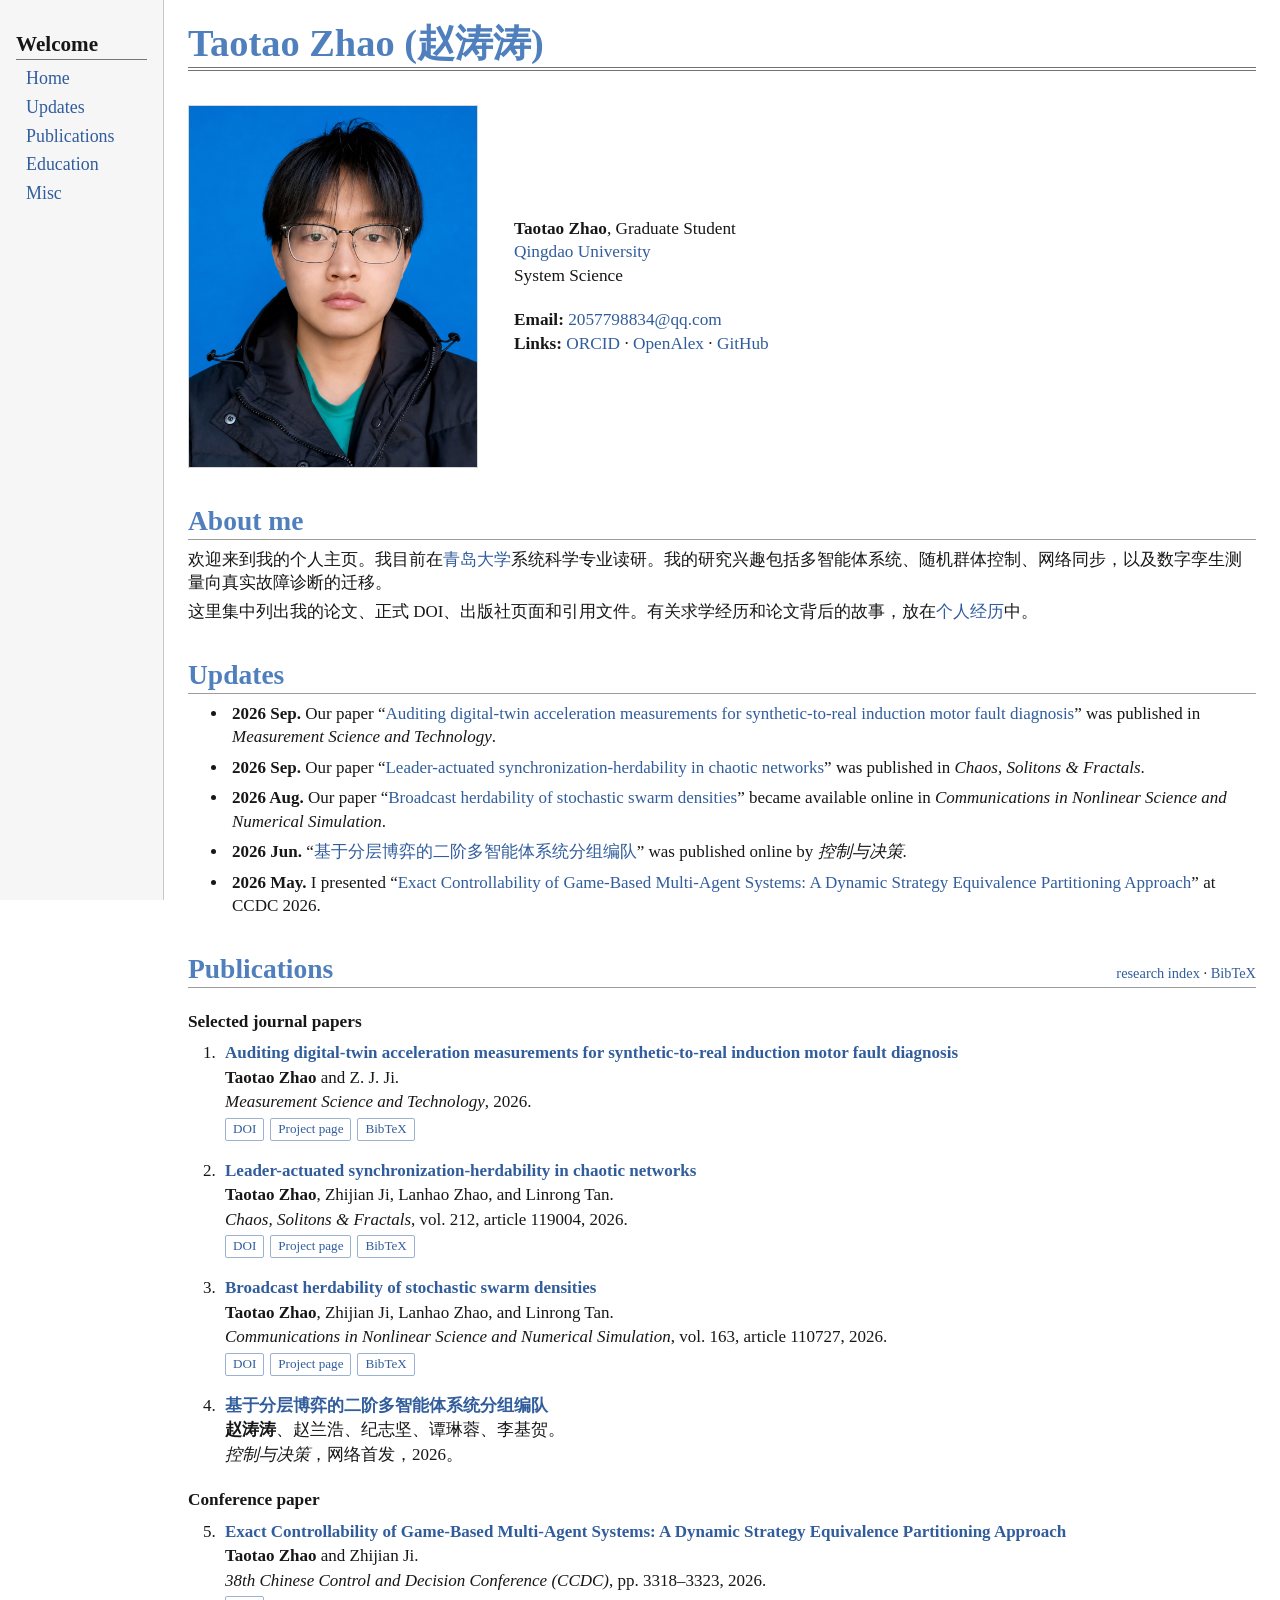
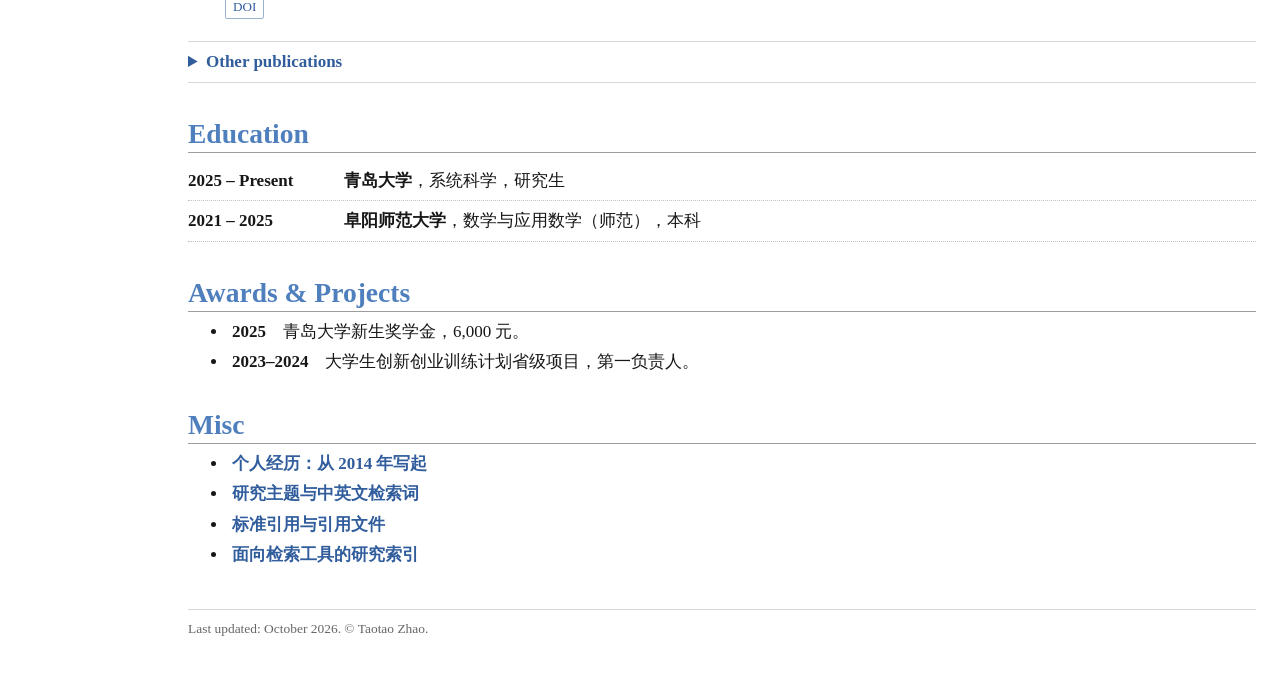
==== index.html @ 32779c82 "Fix profile photo layout" ====
<!doctype html>
<html lang="zh-CN">
  <head>
    <meta charset="utf-8" />
    <meta name="viewport" content="width=device-width, initial-scale=1" />
    <meta name="description" content="赵涛涛（Taotao Zhao）的学术主页。青岛大学系统科学研究生，研究方向包括多智能体系统、群体控制、网络同步、数字孪生与故障诊断。" />
    <meta name="author" content="赵涛涛, Taotao Zhao" />
    <meta name="robots" content="index, follow, max-snippet:-1, max-image-preview:large" />
    <meta name="keywords" content="赵涛涛, Taotao Zhao, Zhao Taotao, 青岛大学, Qingdao University, 系统科学, 多智能体系统, broadcast herdability, stochastic swarm control, synchronization-herdability, chaotic network synchronization, digital twin, induction motor fault diagnosis, 学术主页" />
    <meta property="og:type" content="profile" />
    <meta property="og:locale" content="zh_CN" />
    <meta property="og:title" content="赵涛涛 | Taotao Zhao" />
    <meta property="og:description" content="青岛大学系统科学研究生。研究多智能体系统、群体控制、网络同步、数字孪生与故障诊断。" />
    <meta property="og:url" content="https://zhaotaotao0215-lab.github.io/" />
    <meta property="og:image" content="https://zhaotaotao0215-lab.github.io/assets/avatar.png" />
    <meta name="twitter:card" content="summary" />
    <meta name="twitter:title" content="赵涛涛 | Taotao Zhao" />
    <meta name="twitter:description" content="赵涛涛的个人学术主页与论文索引。" />
    <meta name="twitter:image" content="https://zhaotaotao0215-lab.github.io/assets/avatar.png" />
    <link rel="canonical" href="https://zhaotaotao0215-lab.github.io/" />
    <link rel="author" href="https://orcid.org/0009-0008-2184-6554" />
    <link rel="alternate" type="application/atom+xml" href="research/feed.xml" title="Taotao Zhao research updates" />
    <link rel="alternate" type="application/json" href="research/publications.json" title="Publication metadata" />
    <link rel="alternate" type="application/x-bibtex" href="publications.bib" title="BibTeX bibliography" />
    <link rel="stylesheet" href="academic.css?v=20261006-2" />
    <title>赵涛涛 | Taotao Zhao</title>
    <script type="application/ld+json">
      {
        "@context": "https://schema.org",
        "@type": "Person",
        "@id": "https://zhaotaotao0215-lab.github.io/#person",
        "name": "Taotao Zhao",
        "alternateName": ["赵涛涛", "Zhao, Taotao", "T. Zhao"],
        "email": "mailto:2057798834@qq.com",
        "url": "https://zhaotaotao0215-lab.github.io/",
        "image": "https://zhaotaotao0215-lab.github.io/assets/avatar.png",
        "sameAs": [
          "https://orcid.org/0009-0008-2184-6554",
          "https://openalex.org/A5139276062",
          "https://github.com/zhaotaotao0215-lab"
        ],
        "affiliation": { "@type": "CollegeOrUniversity", "name": "Qingdao University", "alternateName": "青岛大学" },
        "alumniOf": { "@type": "CollegeOrUniversity", "name": "Fuyang Normal University", "alternateName": "阜阳师范大学" },
        "knowsAbout": [
          "multi-agent systems",
          "broadcast herdability",
          "stochastic swarm control",
          "synchronization-herdability",
          "chaotic network synchronization",
          "digital twins",
          "induction motor fault diagnosis"
        ],
        "subjectOf": [
          {
            "@type": "ScholarlyArticle",
            "@id": "https://doi.org/10.1088/1361-6501/aea0f5",
            "name": "Auditing digital-twin acceleration measurements for synthetic-to-real induction motor fault diagnosis",
            "url": "https://zhaotaotao0215-lab.github.io/research/digital-twin-induction-motor-fault-diagnosis/"
          },
          {
            "@type": "ScholarlyArticle",
            "@id": "https://doi.org/10.1016/j.chaos.2026.119004",
            "name": "Leader-actuated synchronization-herdability in chaotic networks",
            "url": "https://zhaotaotao0215-lab.github.io/research/leader-actuated-synchronization-herdability/"
          },
          {
            "@type": "ScholarlyArticle",
            "@id": "https://doi.org/10.1016/j.cnsns.2026.110727",
            "name": "Broadcast herdability of stochastic swarm densities",
            "url": "https://zhaotaotao0215-lab.github.io/research/broadcast-herdability-stochastic-swarms/"
          }
        ]
      }
    </script>
  </head>
  <body>
    <a class="skip-link" href="#main-content">跳到正文</a>

    <aside class="sidebar" aria-label="站点导航">
      <div class="sidebar-inner">
        <strong class="sidebar-title">Welcome</strong>
        <nav>
          <a href="#home">Home</a>
          <a href="#updates">Updates</a>
          <a href="#publications">Publications</a>
          <a href="#education">Education</a>
          <a href="#misc">Misc</a>
        </nav>
      </div>
    </aside>

    <main id="main-content" class="page-shell">
      <header id="home" class="page-header">
        <h1>Taotao Zhao <span>(赵涛涛)</span></h1>
      </header>

      <section class="profile" aria-label="个人信息">
        <div class="profile-photo-frame">
          <img class="profile-photo" src="assets/avatar.png" alt="赵涛涛的照片" width="640" height="640" fetchpriority="high" />
        </div>
        <div class="profile-details">
          <p><strong>Taotao Zhao</strong>, Graduate Student</p>
          <p><a href="https://www.qdu.edu.cn/" target="_blank" rel="noopener noreferrer">Qingdao University</a></p>
          <p>System Science</p>
          <div class="profile-contact">
            <p><strong>Email:</strong> <a href="mailto:2057798834@qq.com">2057798834@qq.com</a></p>
            <p>
              <strong>Links:</strong>
              <a href="https://orcid.org/0009-0008-2184-6554" target="_blank" rel="me noopener noreferrer">ORCID</a>
              · <a href="https://openalex.org/A5139276062" target="_blank" rel="noopener noreferrer">OpenAlex</a>
              · <a href="https://github.com/zhaotaotao0215-lab" target="_blank" rel="noopener noreferrer">GitHub</a>
            </p>
          </div>
        </div>
      </section>

      <section class="content-section" aria-labelledby="about-title">
        <h2 id="about-title">About me</h2>
        <p>
          欢迎来到我的个人主页。我目前在<a href="https://www.qdu.edu.cn/" target="_blank" rel="noopener noreferrer">青岛大学</a>系统科学专业读研。我的研究兴趣包括多智能体系统、随机群体控制、网络同步，以及数字孪生测量向真实故障诊断的迁移。
        </p>
        <p>
          这里集中列出我的论文、正式 DOI、出版社页面和引用文件。有关求学经历和论文背后的故事，放在<a href="story.html">个人经历</a>中。
        </p>
      </section>

      <section id="updates" class="content-section" aria-labelledby="updates-title">
        <h2 id="updates-title">Updates</h2>
        <ul class="updates-list">
          <li><strong>2026 Sep.</strong> Our paper “<a href="https://doi.org/10.1088/1361-6501/aea0f5" target="_blank" rel="noopener noreferrer">Auditing digital-twin acceleration measurements for synthetic-to-real induction motor fault diagnosis</a>” was published in <em>Measurement Science and Technology</em>.</li>
          <li><strong>2026 Sep.</strong> Our paper “<a href="https://doi.org/10.1016/j.chaos.2026.119004" target="_blank" rel="noopener noreferrer">Leader-actuated synchronization-herdability in chaotic networks</a>” was published in <em>Chaos, Solitons &amp; Fractals</em>.</li>
          <li><strong>2026 Aug.</strong> Our paper “<a href="https://doi.org/10.1016/j.cnsns.2026.110727" target="_blank" rel="noopener noreferrer">Broadcast herdability of stochastic swarm densities</a>” became available online in <em>Communications in Nonlinear Science and Numerical Simulation</em>.</li>
          <li><strong>2026 Jun.</strong> “<a href="https://kzyjc.alljournals.cn/kzyjc/article/abstract/2026-0290" target="_blank" rel="noopener noreferrer">基于分层博弈的二阶多智能体系统分组编队</a>” was published online by <em>控制与决策</em>.</li>
          <li><strong>2026 May.</strong> I presented “<a href="https://doi.org/10.1109/CCDC69976.2026.11560355" target="_blank" rel="noopener noreferrer">Exact Controllability of Game-Based Multi-Agent Systems: A Dynamic Strategy Equivalence Partitioning Approach</a>” at CCDC 2026.</li>
        </ul>
      </section>

      <section id="publications" class="content-section" aria-labelledby="publications-title">
        <div class="section-heading-row">
          <h2 id="publications-title">Publications</h2>
          <span><a href="research/">research index</a> · <a href="publications.bib">BibTeX</a></span>
        </div>

        <h3>Selected journal papers</h3>
        <ol class="publication-list">
          <li>
            <p class="publication-title"><a href="https://doi.org/10.1088/1361-6501/aea0f5" target="_blank" rel="noopener noreferrer">Auditing digital-twin acceleration measurements for synthetic-to-real induction motor fault diagnosis</a></p>
            <p><strong>Taotao Zhao</strong> and Z. J. Ji.</p>
            <p><em>Measurement Science and Technology</em>, 2026.</p>
            <p class="publication-links"><a href="https://doi.org/10.1088/1361-6501/aea0f5">DOI</a><a href="research/digital-twin-induction-motor-fault-diagnosis/">Project page</a><a href="research/digital-twin-induction-motor-fault-diagnosis/citation.bib">BibTeX</a></p>
          </li>
          <li>
            <p class="publication-title"><a href="https://doi.org/10.1016/j.chaos.2026.119004" target="_blank" rel="noopener noreferrer">Leader-actuated synchronization-herdability in chaotic networks</a></p>
            <p><strong>Taotao Zhao</strong>, Zhijian Ji, Lanhao Zhao, and Linrong Tan.</p>
            <p><em>Chaos, Solitons &amp; Fractals</em>, vol. 212, article 119004, 2026.</p>
            <p class="publication-links"><a href="https://doi.org/10.1016/j.chaos.2026.119004">DOI</a><a href="research/leader-actuated-synchronization-herdability/">Project page</a><a href="research/leader-actuated-synchronization-herdability/citation.bib">BibTeX</a></p>
          </li>
          <li>
            <p class="publication-title"><a href="https://doi.org/10.1016/j.cnsns.2026.110727" target="_blank" rel="noopener noreferrer">Broadcast herdability of stochastic swarm densities</a></p>
            <p><strong>Taotao Zhao</strong>, Zhijian Ji, Lanhao Zhao, and Linrong Tan.</p>
            <p><em>Communications in Nonlinear Science and Numerical Simulation</em>, vol. 163, article 110727, 2026.</p>
            <p class="publication-links"><a href="https://doi.org/10.1016/j.cnsns.2026.110727">DOI</a><a href="research/broadcast-herdability-stochastic-swarms/">Project page</a><a href="research/broadcast-herdability-stochastic-swarms/citation.bib">BibTeX</a></p>
          </li>
          <li>
            <p class="publication-title"><a href="https://kzyjc.alljournals.cn/kzyjc/article/abstract/2026-0290" target="_blank" rel="noopener noreferrer">基于分层博弈的二阶多智能体系统分组编队</a></p>
            <p><strong>赵涛涛</strong>、赵兰浩、纪志坚、谭琳蓉、李基贺。</p>
            <p><em>控制与决策</em>，网络首发，2026。</p>
          </li>
        </ol>

        <h3>Conference paper</h3>
        <ol class="publication-list" start="5">
          <li>
            <p class="publication-title"><a href="https://doi.org/10.1109/CCDC69976.2026.11560355" target="_blank" rel="noopener noreferrer">Exact Controllability of Game-Based Multi-Agent Systems: A Dynamic Strategy Equivalence Partitioning Approach</a></p>
            <p><strong>Taotao Zhao</strong> and Zhijian Ji.</p>
            <p><em>38th Chinese Control and Decision Conference (CCDC)</em>, pp. 3318–3323, 2026.</p>
            <p class="publication-links"><a href="https://doi.org/10.1109/CCDC69976.2026.11560355">DOI</a></p>
          </li>
        </ol>

        <details class="other-publications">
          <summary>Other publications</summary>
          <ol start="6">
            <li><a href="https://kns.cnki.net/kcms/detail/detail.aspx?filename=DNZS202603010&amp;dbcode=CJFQ&amp;dbname=CJFD2026" target="_blank" rel="noopener noreferrer">最大似然估计（MLE）和最大后验估计（MAP）在 ChatGPT 中的应用研究</a>，《电脑知识与技术》，2026。</li>
            <li><a href="https://kns.cnki.net/kcms/detail/detail.aspx?filename=JZSB202601018&amp;dbcode=CJFQ&amp;dbname=CJFD2026" target="_blank" rel="noopener noreferrer">基于最大后验概率估计在大语言模型中的应用研究</a>，《焦作师范高等专科学校学报》，2026。</li>
            <li><a href="https://qikan.cqvip.com/Qikan/Article/Detail?id=7111775255" target="_blank" rel="noopener noreferrer">二面体群 D3 的同构——从一个误解说起</a>，《红河学院学报》，第二作者，2024。</li>
          </ol>
        </details>
      </section>

      <section id="education" class="content-section" aria-labelledby="education-title">
        <h2 id="education-title">Education</h2>
        <dl class="timeline-list">
          <div><dt>2025 – Present</dt><dd><strong>青岛大学</strong>，系统科学，研究生</dd></div>
          <div><dt>2021 – 2025</dt><dd><strong>阜阳师范大学</strong>，数学与应用数学（师范），本科</dd></div>
        </dl>
      </section>

      <section class="content-section" aria-labelledby="awards-title">
        <h2 id="awards-title">Awards &amp; Projects</h2>
        <ul class="plain-list">
          <li><strong>2025</strong>　青岛大学新生奖学金，6,000 元。</li>
          <li><strong>2023–2024</strong>　大学生创新创业训练计划省级项目，第一负责人。</li>
        </ul>
      </section>

      <section id="misc" class="content-section" aria-labelledby="misc-title">
        <h2 id="misc-title">Misc</h2>
        <ul class="plain-list link-list">
          <li><a href="story.html">个人经历：从 2014 年写起</a></li>
          <li><a href="research/topics/">研究主题与中英文检索词</a></li>
          <li><a href="research/citations/">标准引用与引用文件</a></li>
          <li><a href="llms.txt">面向检索工具的研究索引</a></li>
        </ul>
      </section>

      <footer><p>Last updated: October 2026. © Taotao Zhao.</p></footer>
    </main>
  </body>
</html>
---- academic.css ----
:root {
  --ink: #171717;
  --blue: #315d9d;
  --blue-hover: #173f78;
  --line: #9c9c9c;
  --soft-line: #d7d7d7;
  --sidebar: #f6f6f6;
  --paper: #ffffff;
  --sidebar-width: 164px;
  color-scheme: light;
}

* {
  box-sizing: border-box;
}

html {
  scroll-behavior: smooth;
  scroll-padding-top: 24px;
}

body {
  margin: 0;
  min-width: 320px;
  background: var(--paper);
  color: var(--ink);
  font-family: Georgia, "Times New Roman", "Songti SC", SimSun, serif;
  font-size: 17px;
  line-height: 1.38;
  letter-spacing: 0;
  text-rendering: optimizeLegibility;
}

a {
  color: var(--blue);
  text-decoration: none;
}

a:hover,
a:focus-visible {
  color: var(--blue-hover);
  text-decoration: underline;
  text-underline-offset: 0.14em;
}

.skip-link {
  position: fixed;
  z-index: 10;
  top: 8px;
  left: 8px;
  padding: 7px 10px;
  background: #fff;
  border: 1px solid var(--ink);
  transform: translateY(-150%);
}

.skip-link:focus {
  transform: translateY(0);
}

.sidebar {
  position: fixed;
  inset: 0 auto 0 0;
  width: var(--sidebar-width);
  background: var(--sidebar);
  border-right: 1px solid #c8c8c8;
}

.sidebar-inner {
  padding: 32px 16px;
}

.sidebar-title {
  display: block;
  padding-bottom: 3px;
  border-bottom: 1px solid #777;
  font-size: 1.32rem;
  line-height: 1.15;
}

.sidebar nav {
  display: grid;
  gap: 4px;
  padding: 6px 10px;
}

.sidebar nav a {
  width: fit-content;
  font-size: 1.12rem;
}

.page-shell {
  width: min(calc(100% - var(--sidebar-width) - 48px), 1380px);
  margin-left: calc(var(--sidebar-width) + 24px);
  padding: 22px 0 50px;
}

.page-header {
  margin-bottom: 34px;
  border-bottom: 4px double #737373;
}

.page-header h1 {
  margin: 0 0 2px;
  color: #4f7fbd;
  font-size: clamp(2rem, 3vw, 2.65rem);
  line-height: 1.12;
}

.page-header h1 span {
  white-space: nowrap;
}

.profile {
  display: grid;
  grid-template-columns: minmax(220px, 290px) minmax(0, 680px);
  gap: 36px;
  align-items: center;
  max-width: 1040px;
  margin-bottom: 36px;
}

.profile-photo-frame {
  width: 100%;
  max-width: 290px;
  aspect-ratio: 4 / 5;
  overflow: hidden;
  background: #f4f4f4;
  border: 1px solid #d6d6d6;
}

.profile-photo {
  display: block;
  width: 100%;
  height: 100%;
  object-fit: cover;
  object-position: center;
}

.profile-details {
  font-size: 1.08rem;
}

.profile-details p {
  margin: 0;
}

.profile-contact {
  margin-top: 20px;
}

.content-section {
  margin-top: 34px;
  scroll-margin-top: 18px;
}

.content-section h2 {
  margin: 0 0 8px;
  padding-bottom: 2px;
  color: #4f7fbd;
  border-bottom: 1px solid var(--line);
  font-size: 1.72rem;
  line-height: 1.2;
}

.content-section h3 {
  margin: 22px 0 8px;
  font-size: 1.08rem;
}

.content-section > p {
  max-width: 1220px;
  margin: 6px 0;
}

.section-heading-row {
  display: flex;
  gap: 16px;
  align-items: baseline;
  justify-content: space-between;
  border-bottom: 1px solid var(--line);
}

.section-heading-row h2 {
  flex: 1;
  margin-bottom: 0;
  border-bottom: 0;
}

.section-heading-row span {
  white-space: nowrap;
  font-size: 0.9rem;
}

.updates-list,
.plain-list,
.other-publications ol {
  margin: 8px 0 0 1.4rem;
  padding-left: 1.1rem;
}

.updates-list li,
.plain-list li,
.other-publications li {
  margin: 7px 0;
  padding-left: 4px;
}

.publication-list {
  margin: 6px 0 0;
  padding-left: 2rem;
}

.publication-list li {
  margin: 0 0 18px;
  padding-left: 5px;
}

.publication-list p {
  margin: 1px 0;
}

.publication-title {
  font-weight: 700;
}

.publication-links {
  display: flex;
  flex-wrap: wrap;
  gap: 6px;
  margin-top: 4px !important;
}

.publication-links a {
  padding: 1px 7px 2px;
  border: 1px solid #9bb3d0;
  border-radius: 2px;
  font-size: 0.82rem;
}

.publication-links a:hover,
.publication-links a:focus-visible {
  background: #eef4fb;
  text-decoration: none;
}

.other-publications {
  margin-top: 22px;
  border-top: 1px solid var(--soft-line);
  border-bottom: 1px solid var(--soft-line);
}

.other-publications summary {
  width: fit-content;
  padding: 8px 0;
  color: var(--blue);
  cursor: pointer;
  font-weight: 700;
}

.other-publications[open] {
  padding-bottom: 8px;
}

.timeline-list {
  margin: 0;
}

.timeline-list > div {
  display: grid;
  grid-template-columns: 140px 1fr;
  gap: 16px;
  padding: 8px 0;
  border-bottom: 1px dotted #c1c1c1;
}

.timeline-list dt,
.timeline-list dd {
  margin: 0;
}

.timeline-list dt {
  font-weight: 700;
}

.link-list a {
  font-weight: 700;
}

footer {
  margin-top: 42px;
  padding-top: 10px;
  border-top: 1px solid var(--soft-line);
  color: #666;
  font-size: 0.84rem;
}

footer p {
  margin: 0;
}

@media (max-width: 840px) {
  :root {
    --sidebar-width: 0px;
  }

  .sidebar {
    position: static;
    width: 100%;
    border-right: 0;
    border-bottom: 1px solid #c8c8c8;
  }

  .sidebar-inner {
    display: flex;
    align-items: center;
    gap: 18px;
    padding: 12px 18px;
    overflow-x: auto;
  }

  .sidebar-title {
    flex: 0 0 auto;
    border-bottom: 0;
    font-size: 1.05rem;
  }

  .sidebar nav {
    display: flex;
    flex: 0 0 auto;
    gap: 16px;
    padding: 0;
  }

  .sidebar nav a {
    font-size: 0.95rem;
    white-space: nowrap;
  }

  .page-shell {
    width: auto;
    margin-left: 0;
    padding: 18px;
  }

  .profile {
    grid-template-columns: minmax(180px, 240px) minmax(0, 1fr);
    gap: 26px;
  }

  .profile-photo-frame {
    max-width: 240px;
  }
}

@media (max-width: 620px) {
  body {
    font-size: 16px;
  }

  .page-header {
    margin-bottom: 22px;
  }

  .profile {
    grid-template-columns: 1fr;
    gap: 18px;
  }

  .profile-photo-frame {
    max-width: 240px;
  }

  .profile-details {
    font-size: 1rem;
  }

  .section-heading-row {
    display: block;
    padding-bottom: 5px;
  }

  .section-heading-row span {
    display: block;
  }

  .timeline-list > div {
    grid-template-columns: 1fr;
    gap: 1px;
  }
}

@media print {
  .sidebar,
  .skip-link {
    display: none;
  }

  .page-shell {
    width: 100%;
    margin: 0;
    padding: 0;
  }

  a {
    color: #000;
  }
}
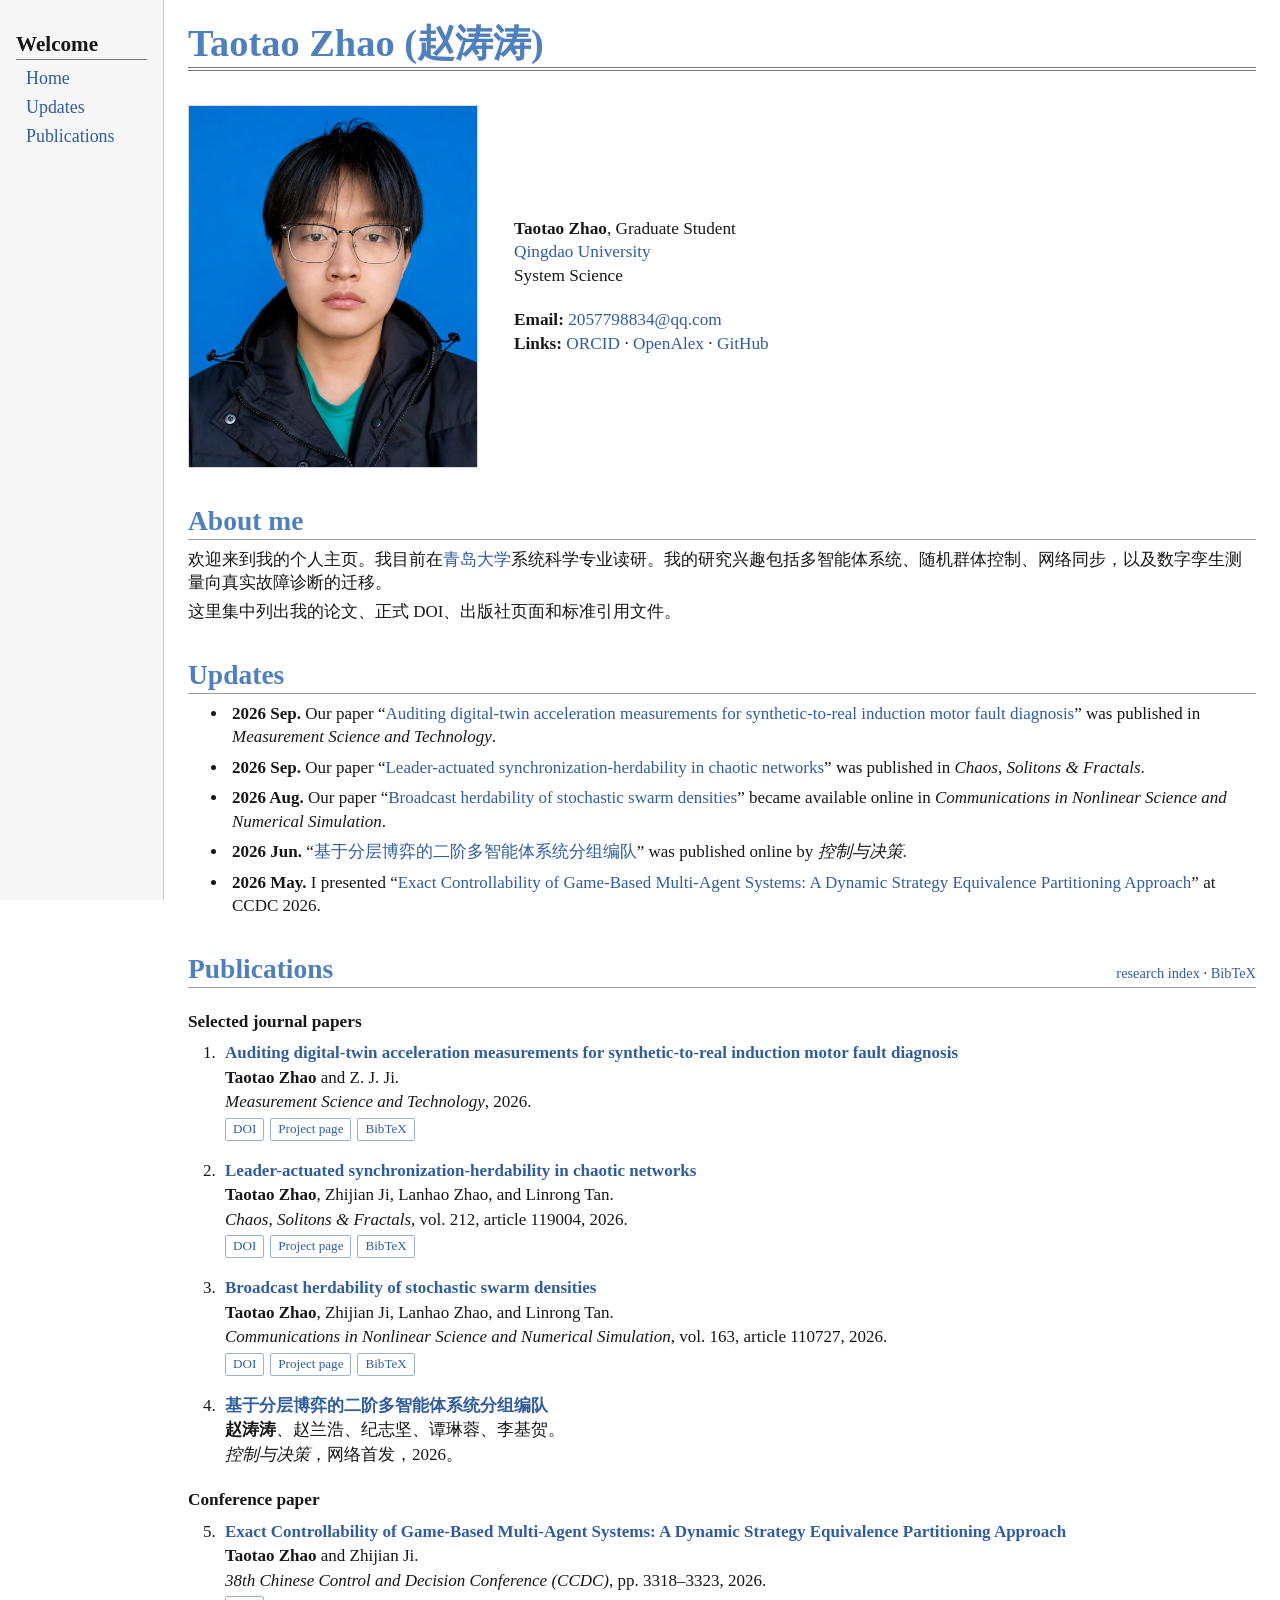
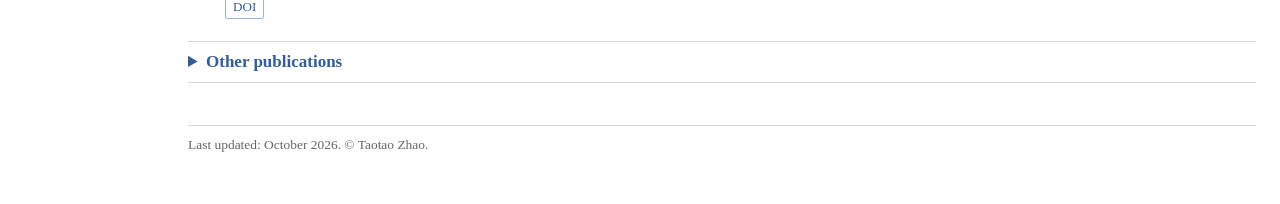
==== commit 305364b2: "Remove personal story from academic site" ====
--- a/index.html
+++ b/index.html
@@ -83,8 +83,6 @@
           <a href="#home">Home</a>
           <a href="#updates">Updates</a>
           <a href="#publications">Publications</a>
-          <a href="#education">Education</a>
-          <a href="#misc">Misc</a>
         </nav>
       </div>
     </aside>
@@ -120,7 +118,7 @@
           欢迎来到我的个人主页。我目前在<a href="https://www.qdu.edu.cn/" target="_blank" rel="noopener noreferrer">青岛大学</a>系统科学专业读研。我的研究兴趣包括多智能体系统、随机群体控制、网络同步，以及数字孪生测量向真实故障诊断的迁移。
         </p>
         <p>
-          这里集中列出我的论文、正式 DOI、出版社页面和引用文件。有关求学经历和论文背后的故事，放在<a href="story.html">个人经历</a>中。
+          这里集中列出我的论文、正式 DOI、出版社页面和标准引用文件。
         </p>
       </section>
 
@@ -188,32 +186,6 @@
         </details>
       </section>
 
-      <section id="education" class="content-section" aria-labelledby="education-title">
-        <h2 id="education-title">Education</h2>
-        <dl class="timeline-list">
-          <div><dt>2025 – Present</dt><dd><strong>青岛大学</strong>，系统科学，研究生</dd></div>
-          <div><dt>2021 – 2025</dt><dd><strong>阜阳师范大学</strong>，数学与应用数学（师范），本科</dd></div>
-        </dl>
-      </section>
-
-      <section class="content-section" aria-labelledby="awards-title">
-        <h2 id="awards-title">Awards &amp; Projects</h2>
-        <ul class="plain-list">
-          <li><strong>2025</strong>　青岛大学新生奖学金，6,000 元。</li>
-          <li><strong>2023–2024</strong>　大学生创新创业训练计划省级项目，第一负责人。</li>
-        </ul>
-      </section>
-
-      <section id="misc" class="content-section" aria-labelledby="misc-title">
-        <h2 id="misc-title">Misc</h2>
-        <ul class="plain-list link-list">
-          <li><a href="story.html">个人经历：从 2014 年写起</a></li>
-          <li><a href="research/topics/">研究主题与中英文检索词</a></li>
-          <li><a href="research/citations/">标准引用与引用文件</a></li>
-          <li><a href="llms.txt">面向检索工具的研究索引</a></li>
-        </ul>
-      </section>
-
       <footer><p>Last updated: October 2026. © Taotao Zhao.</p></footer>
     </main>
   </body>
--- a/academic.css
+++ b/academic.css
@@ -193,14 +193,12 @@
 }
 
 .updates-list,
-.plain-list,
 .other-publications ol {
   margin: 8px 0 0 1.4rem;
   padding-left: 1.1rem;
 }
 
 .updates-list li,
-.plain-list li,
 .other-publications li {
   margin: 7px 0;
   padding-left: 4px;
@@ -262,31 +260,6 @@
   padding-bottom: 8px;
 }
 
-.timeline-list {
-  margin: 0;
-}
-
-.timeline-list > div {
-  display: grid;
-  grid-template-columns: 140px 1fr;
-  gap: 16px;
-  padding: 8px 0;
-  border-bottom: 1px dotted #c1c1c1;
-}
-
-.timeline-list dt,
-.timeline-list dd {
-  margin: 0;
-}
-
-.timeline-list dt {
-  font-weight: 700;
-}
-
-.link-list a {
-  font-weight: 700;
-}
-
 footer {
   margin-top: 42px;
   padding-top: 10px;
@@ -384,10 +357,6 @@
     display: block;
   }
 
-  .timeline-list > div {
-    grid-template-columns: 1fr;
-    gap: 1px;
-  }
 }
 
 @media print {
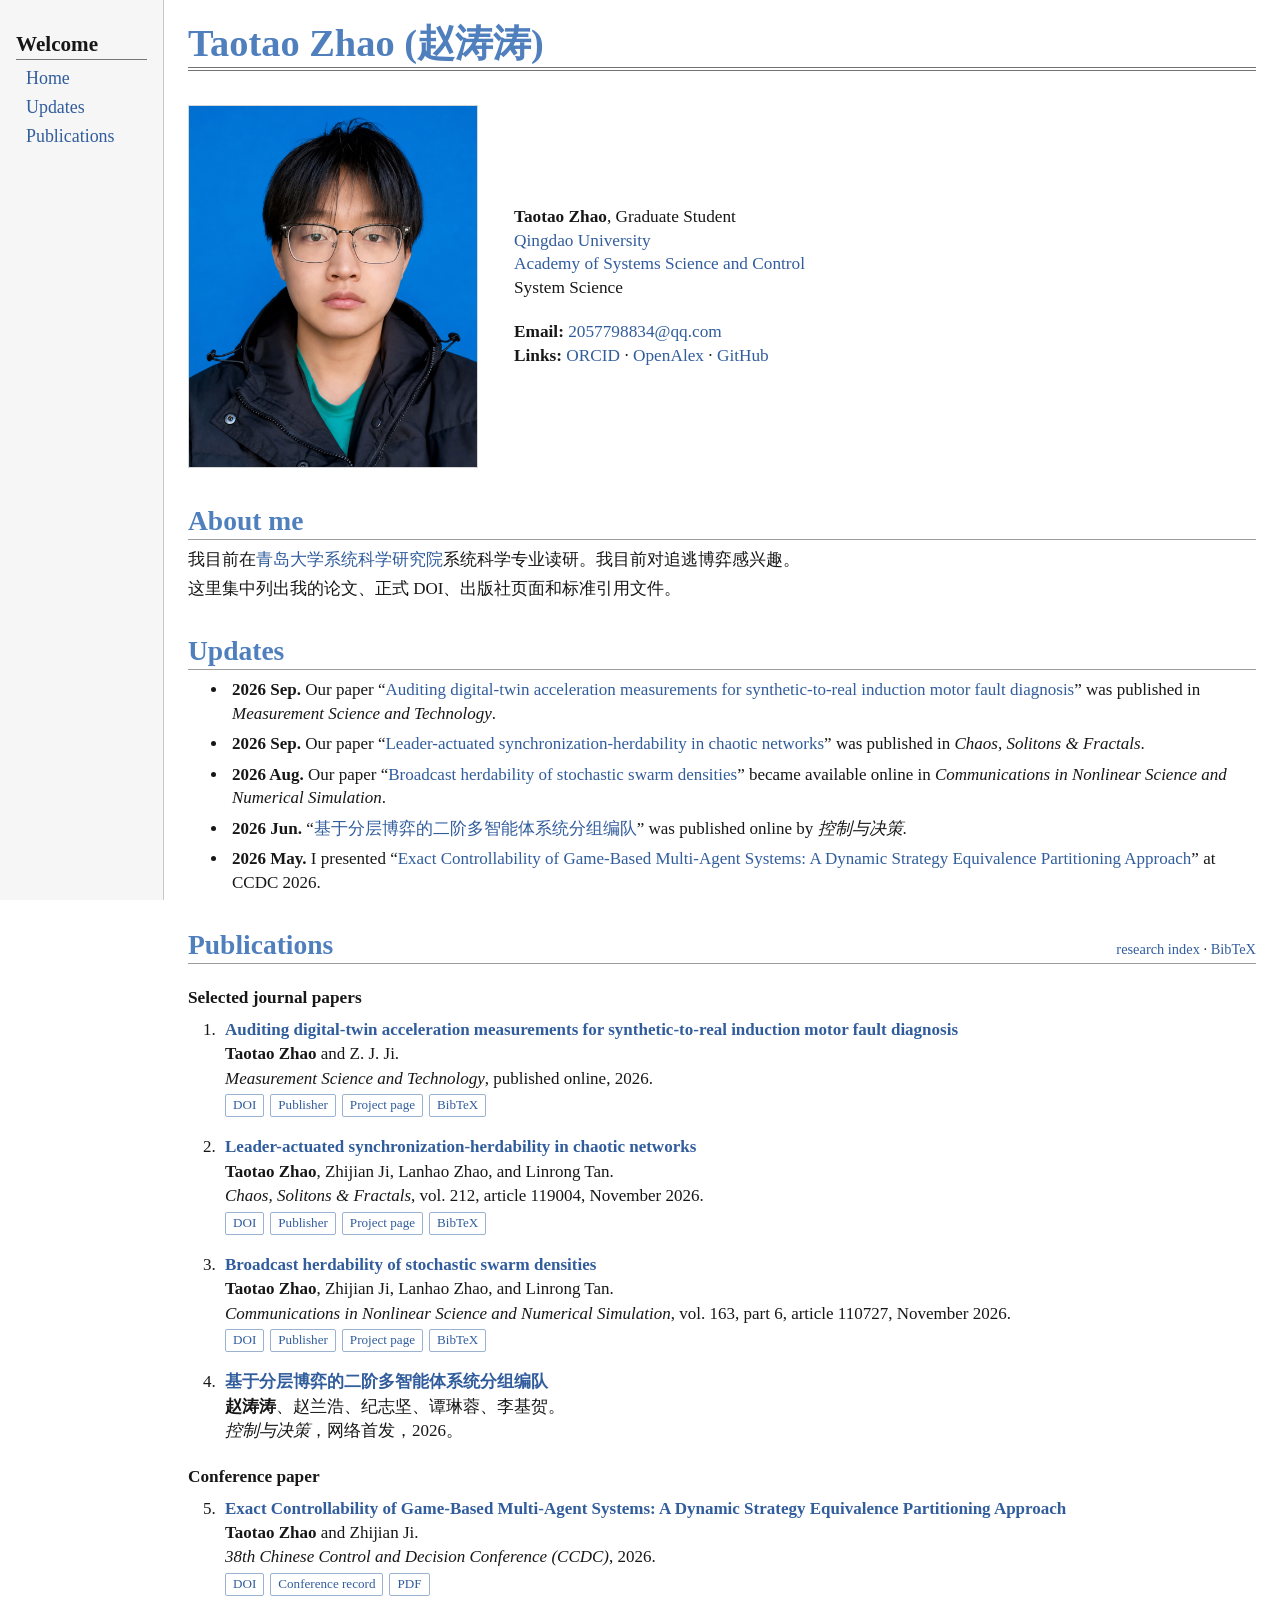
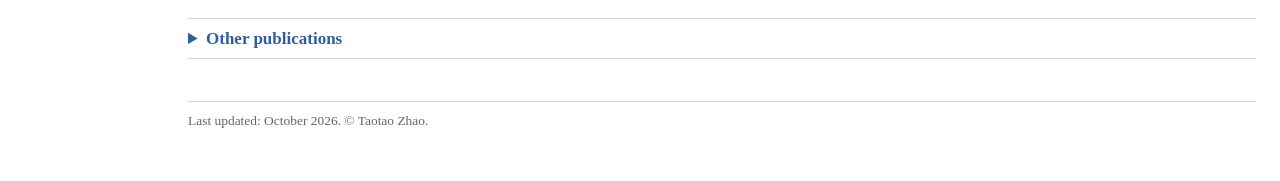
==== commit a7de682c: "Update research affiliation and publication records" ====
--- a/index.html
+++ b/index.html
@@ -3,14 +3,14 @@
   <head>
     <meta charset="utf-8" />
     <meta name="viewport" content="width=device-width, initial-scale=1" />
-    <meta name="description" content="赵涛涛（Taotao Zhao）的学术主页。青岛大学系统科学研究生，研究方向包括多智能体系统、群体控制、网络同步、数字孪生与故障诊断。" />
+    <meta name="description" content="赵涛涛（Taotao Zhao）的学术主页。青岛大学系统科学研究院系统科学专业研究生，目前对追逃博弈感兴趣。论文、DOI 与标准引用文件。" />
     <meta name="author" content="赵涛涛, Taotao Zhao" />
     <meta name="robots" content="index, follow, max-snippet:-1, max-image-preview:large" />
-    <meta name="keywords" content="赵涛涛, Taotao Zhao, Zhao Taotao, 青岛大学, Qingdao University, 系统科学, 多智能体系统, broadcast herdability, stochastic swarm control, synchronization-herdability, chaotic network synchronization, digital twin, induction motor fault diagnosis, 学术主页" />
+    <meta name="keywords" content="赵涛涛, Taotao Zhao, Zhao Taotao, 青岛大学, Qingdao University, 系统科学研究院, Academy of Systems Science and Control, 系统科学, 追逃博弈, pursuit-evasion games, 多智能体系统, broadcast herdability, stochastic swarm control, synchronization-herdability, chaotic network synchronization, digital twin, induction motor fault diagnosis, 学术主页" />
     <meta property="og:type" content="profile" />
     <meta property="og:locale" content="zh_CN" />
     <meta property="og:title" content="赵涛涛 | Taotao Zhao" />
-    <meta property="og:description" content="青岛大学系统科学研究生。研究多智能体系统、群体控制、网络同步、数字孪生与故障诊断。" />
+    <meta property="og:description" content="青岛大学系统科学研究院系统科学专业研究生，目前对追逃博弈感兴趣。" />
     <meta property="og:url" content="https://zhaotaotao0215-lab.github.io/" />
     <meta property="og:image" content="https://zhaotaotao0215-lab.github.io/assets/avatar.png" />
     <meta name="twitter:card" content="summary" />
@@ -39,9 +39,15 @@
           "https://openalex.org/A5139276062",
           "https://github.com/zhaotaotao0215-lab"
         ],
-        "affiliation": { "@type": "CollegeOrUniversity", "name": "Qingdao University", "alternateName": "青岛大学" },
+        "affiliation": {
+          "@type": "Organization",
+          "name": "Academy of Systems Science and Control, Qingdao University",
+          "alternateName": "青岛大学系统科学研究院",
+          "url": "https://assc.qdu.edu.cn/"
+        },
         "alumniOf": { "@type": "CollegeOrUniversity", "name": "Fuyang Normal University", "alternateName": "阜阳师范大学" },
         "knowsAbout": [
+          "pursuit-evasion games",
           "multi-agent systems",
           "broadcast herdability",
           "stochastic swarm control",
@@ -99,6 +105,7 @@
         <div class="profile-details">
           <p><strong>Taotao Zhao</strong>, Graduate Student</p>
           <p><a href="https://www.qdu.edu.cn/" target="_blank" rel="noopener noreferrer">Qingdao University</a></p>
+          <p><a href="https://assc.qdu.edu.cn/" target="_blank" rel="noopener noreferrer">Academy of Systems Science and Control</a></p>
           <p>System Science</p>
           <div class="profile-contact">
             <p><strong>Email:</strong> <a href="mailto:2057798834@qq.com">2057798834@qq.com</a></p>
@@ -115,7 +122,7 @@
       <section class="content-section" aria-labelledby="about-title">
         <h2 id="about-title">About me</h2>
         <p>
-          欢迎来到我的个人主页。我目前在<a href="https://www.qdu.edu.cn/" target="_blank" rel="noopener noreferrer">青岛大学</a>系统科学专业读研。我的研究兴趣包括多智能体系统、随机群体控制、网络同步，以及数字孪生测量向真实故障诊断的迁移。
+          我目前在<a href="https://assc.qdu.edu.cn/" target="_blank" rel="noopener noreferrer">青岛大学系统科学研究院</a>系统科学专业读研。我目前对追逃博弈感兴趣。
         </p>
         <p>
           这里集中列出我的论文、正式 DOI、出版社页面和标准引用文件。
@@ -144,20 +151,20 @@
           <li>
             <p class="publication-title"><a href="https://doi.org/10.1088/1361-6501/aea0f5" target="_blank" rel="noopener noreferrer">Auditing digital-twin acceleration measurements for synthetic-to-real induction motor fault diagnosis</a></p>
             <p><strong>Taotao Zhao</strong> and Z. J. Ji.</p>
-            <p><em>Measurement Science and Technology</em>, 2026.</p>
-            <p class="publication-links"><a href="https://doi.org/10.1088/1361-6501/aea0f5">DOI</a><a href="research/digital-twin-induction-motor-fault-diagnosis/">Project page</a><a href="research/digital-twin-induction-motor-fault-diagnosis/citation.bib">BibTeX</a></p>
+            <p><em>Measurement Science and Technology</em>, published online, 2026.</p>
+            <p class="publication-links"><a href="https://doi.org/10.1088/1361-6501/aea0f5">DOI</a><a href="https://iopscience.iop.org/article/10.1088/1361-6501/aea0f5">Publisher</a><a href="research/digital-twin-induction-motor-fault-diagnosis/">Project page</a><a href="research/digital-twin-induction-motor-fault-diagnosis/citation.bib">BibTeX</a></p>
           </li>
           <li>
             <p class="publication-title"><a href="https://doi.org/10.1016/j.chaos.2026.119004" target="_blank" rel="noopener noreferrer">Leader-actuated synchronization-herdability in chaotic networks</a></p>
             <p><strong>Taotao Zhao</strong>, Zhijian Ji, Lanhao Zhao, and Linrong Tan.</p>
-            <p><em>Chaos, Solitons &amp; Fractals</em>, vol. 212, article 119004, 2026.</p>
-            <p class="publication-links"><a href="https://doi.org/10.1016/j.chaos.2026.119004">DOI</a><a href="research/leader-actuated-synchronization-herdability/">Project page</a><a href="research/leader-actuated-synchronization-herdability/citation.bib">BibTeX</a></p>
+            <p><em>Chaos, Solitons &amp; Fractals</em>, vol. 212, article 119004, November 2026.</p>
+            <p class="publication-links"><a href="https://doi.org/10.1016/j.chaos.2026.119004">DOI</a><a href="https://www.sciencedirect.com/science/article/pii/S0960077926011458">Publisher</a><a href="research/leader-actuated-synchronization-herdability/">Project page</a><a href="research/leader-actuated-synchronization-herdability/citation.bib">BibTeX</a></p>
           </li>
           <li>
             <p class="publication-title"><a href="https://doi.org/10.1016/j.cnsns.2026.110727" target="_blank" rel="noopener noreferrer">Broadcast herdability of stochastic swarm densities</a></p>
             <p><strong>Taotao Zhao</strong>, Zhijian Ji, Lanhao Zhao, and Linrong Tan.</p>
-            <p><em>Communications in Nonlinear Science and Numerical Simulation</em>, vol. 163, article 110727, 2026.</p>
-            <p class="publication-links"><a href="https://doi.org/10.1016/j.cnsns.2026.110727">DOI</a><a href="research/broadcast-herdability-stochastic-swarms/">Project page</a><a href="research/broadcast-herdability-stochastic-swarms/citation.bib">BibTeX</a></p>
+            <p><em>Communications in Nonlinear Science and Numerical Simulation</em>, vol. 163, part 6, article 110727, November 2026.</p>
+            <p class="publication-links"><a href="https://doi.org/10.1016/j.cnsns.2026.110727">DOI</a><a href="https://www.sciencedirect.com/science/article/pii/S1007570426010816">Publisher</a><a href="research/broadcast-herdability-stochastic-swarms/">Project page</a><a href="research/broadcast-herdability-stochastic-swarms/citation.bib">BibTeX</a></p>
           </li>
           <li>
             <p class="publication-title"><a href="https://kzyjc.alljournals.cn/kzyjc/article/abstract/2026-0290" target="_blank" rel="noopener noreferrer">基于分层博弈的二阶多智能体系统分组编队</a></p>
@@ -171,8 +178,8 @@
           <li>
             <p class="publication-title"><a href="https://doi.org/10.1109/CCDC69976.2026.11560355" target="_blank" rel="noopener noreferrer">Exact Controllability of Game-Based Multi-Agent Systems: A Dynamic Strategy Equivalence Partitioning Approach</a></p>
             <p><strong>Taotao Zhao</strong> and Zhijian Ji.</p>
-            <p><em>38th Chinese Control and Decision Conference (CCDC)</em>, pp. 3318–3323, 2026.</p>
-            <p class="publication-links"><a href="https://doi.org/10.1109/CCDC69976.2026.11560355">DOI</a></p>
+            <p><em>38th Chinese Control and Decision Conference (CCDC)</em>, 2026.</p>
+            <p class="publication-links"><a href="https://doi.org/10.1109/CCDC69976.2026.11560355">DOI</a><a href="https://cmsweb.com.sg/rps2prod/ccdc2026/epro/html/SunCIS-31.html">Conference record</a><a href="https://cmsweb.com.sg/rps2prod/ccdc2026/epro/pdf/SunCIS-31.pdf">PDF</a></p>
           </li>
         </ol>
 
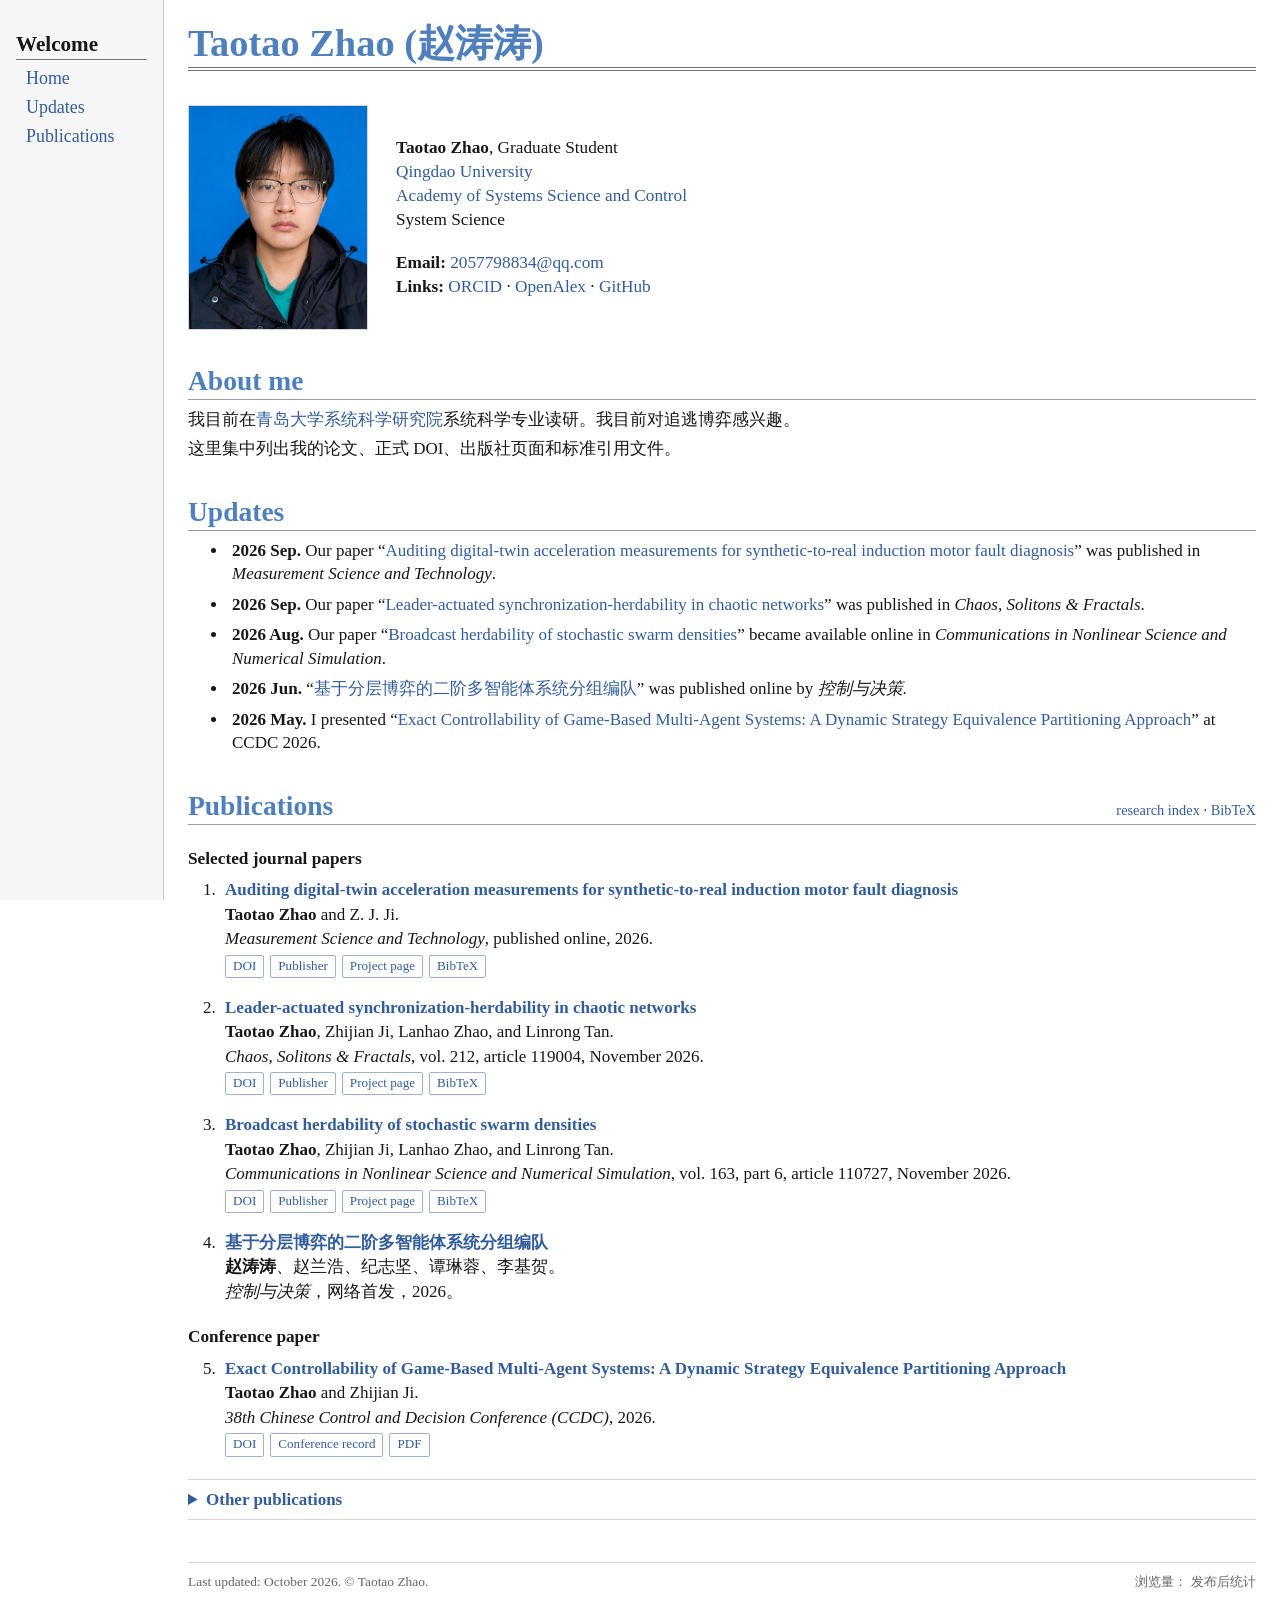
==== commit 1719788f: "Add homepage views and refresh profile presentation" ====
--- a/index.html
+++ b/index.html
@@ -9,21 +9,48 @@
     <meta name="keywords" content="赵涛涛, Taotao Zhao, Zhao Taotao, 青岛大学, Qingdao University, 系统科学研究院, Academy of Systems Science and Control, 系统科学, 追逃博弈, pursuit-evasion games, 多智能体系统, broadcast herdability, stochastic swarm control, synchronization-herdability, chaotic network synchronization, digital twin, induction motor fault diagnosis, 学术主页" />
     <meta property="og:type" content="profile" />
     <meta property="og:locale" content="zh_CN" />
-    <meta property="og:title" content="赵涛涛 | Taotao Zhao" />
-    <meta property="og:description" content="青岛大学系统科学研究院系统科学专业研究生，目前对追逃博弈感兴趣。" />
+    <meta property="og:site_name" content="赵涛涛的学术主页" />
+    <meta property="og:title" content="赵涛涛（Taotao Zhao）| 学术主页" />
+    <meta property="og:description" content="赵涛涛（Taotao Zhao），青岛大学系统科学研究院系统科学专业研究生，目前对追逃博弈感兴趣。论文、DOI 与标准引用文件。" />
     <meta property="og:url" content="https://zhaotaotao0215-lab.github.io/" />
     <meta property="og:image" content="https://zhaotaotao0215-lab.github.io/assets/avatar.png" />
     <meta name="twitter:card" content="summary" />
-    <meta name="twitter:title" content="赵涛涛 | Taotao Zhao" />
-    <meta name="twitter:description" content="赵涛涛的个人学术主页与论文索引。" />
+    <meta name="twitter:title" content="赵涛涛（Taotao Zhao）| 学术主页" />
+    <meta name="twitter:description" content="赵涛涛（Taotao Zhao），青岛大学系统科学研究院系统科学专业研究生，目前对追逃博弈感兴趣。论文、DOI 与标准引用文件。" />
     <meta name="twitter:image" content="https://zhaotaotao0215-lab.github.io/assets/avatar.png" />
     <link rel="canonical" href="https://zhaotaotao0215-lab.github.io/" />
+    <link rel="icon" type="image/svg+xml" href="assets/favicon.svg" />
     <link rel="author" href="https://orcid.org/0009-0008-2184-6554" />
     <link rel="alternate" type="application/atom+xml" href="research/feed.xml" title="Taotao Zhao research updates" />
     <link rel="alternate" type="application/json" href="research/publications.json" title="Publication metadata" />
     <link rel="alternate" type="application/x-bibtex" href="publications.bib" title="BibTeX bibliography" />
-    <link rel="stylesheet" href="academic.css?v=20261006-2" />
-    <title>赵涛涛 | Taotao Zhao</title>
+    <link rel="stylesheet" href="academic.css?v=20261006-3" />
+    <title>赵涛涛（Taotao Zhao）| 学术主页</title>
+    <script type="application/ld+json">
+      {
+        "@context": "https://schema.org",
+        "@graph": [
+          {
+            "@type": "WebSite",
+            "@id": "https://zhaotaotao0215-lab.github.io/#website",
+            "url": "https://zhaotaotao0215-lab.github.io/",
+            "name": "赵涛涛的学术主页",
+            "alternateName": ["Taotao Zhao", "赵涛涛"]
+          },
+          {
+            "@type": "ProfilePage",
+            "@id": "https://zhaotaotao0215-lab.github.io/#webpage",
+            "url": "https://zhaotaotao0215-lab.github.io/",
+            "name": "赵涛涛（Taotao Zhao）| 学术主页",
+            "description": "青岛大学系统科学研究院系统科学专业研究生，目前对追逃博弈感兴趣。论文、DOI 与标准引用文件。",
+            "inLanguage": "zh-CN",
+            "dateModified": "2026-10-06",
+            "isPartOf": { "@id": "https://zhaotaotao0215-lab.github.io/#website" },
+            "mainEntity": { "@id": "https://zhaotaotao0215-lab.github.io/#person" }
+          }
+        ]
+      }
+    </script>
     <script type="application/ld+json">
       {
         "@context": "https://schema.org",
@@ -193,7 +220,14 @@
         </details>
       </section>
 
-      <footer><p>Last updated: October 2026. © Taotao Zhao.</p></footer>
+      <footer data-nosnippet>
+        <p>Last updated: October 2026. © Taotao Zhao.</p>
+        <p class="pageviews" title="主页接入统计后的累计浏览次数，不是独立访客人数。统计服务：不蒜子。">
+          浏览量：<span id="busuanzi_value_site_pv" aria-live="polite" aria-atomic="true">统计中</span>
+        </p>
+        <noscript><p>浏览量不可用（JavaScript 已关闭）</p></noscript>
+      </footer>
     </main>
+    <script src="pageviews.js?v=20261006-1" defer></script>
   </body>
 </html>
--- a/academic.css
+++ b/academic.css
@@ -103,7 +103,7 @@
 .page-header h1 {
   margin: 0 0 2px;
   color: #4f7fbd;
-  font-size: clamp(2rem, 3vw, 2.65rem);
+  font-size: 2.4rem;
   line-height: 1.12;
 }
 
@@ -113,16 +113,16 @@
 
 .profile {
   display: grid;
-  grid-template-columns: minmax(220px, 290px) minmax(0, 680px);
-  gap: 36px;
+  grid-template-columns: 180px minmax(0, 680px);
+  gap: 28px;
   align-items: center;
-  max-width: 1040px;
-  margin-bottom: 36px;
+  max-width: 888px;
+  margin-bottom: 28px;
 }
 
 .profile-photo-frame {
   width: 100%;
-  max-width: 290px;
+  max-width: 180px;
   aspect-ratio: 4 / 5;
   overflow: hidden;
   background: #f4f4f4;
@@ -261,6 +261,11 @@
 }
 
 footer {
+  display: flex;
+  flex-wrap: wrap;
+  align-items: baseline;
+  justify-content: space-between;
+  gap: 8px 24px;
   margin-top: 42px;
   padding-top: 10px;
   border-top: 1px solid var(--soft-line);
@@ -270,6 +275,21 @@
 
 footer p {
   margin: 0;
+}
+
+.pageviews {
+  display: flex;
+  align-items: baseline;
+  gap: 4px;
+}
+
+.pageviews span {
+  min-width: 7ch;
+  font-variant-numeric: tabular-nums;
+}
+
+html:not(.js-enabled) .pageviews {
+  display: none;
 }
 
 @media (max-width: 840px) {
@@ -317,12 +337,12 @@
   }
 
   .profile {
-    grid-template-columns: minmax(180px, 240px) minmax(0, 1fr);
-    gap: 26px;
+    grid-template-columns: 180px minmax(0, 1fr);
+    gap: 24px;
   }
 
   .profile-photo-frame {
-    max-width: 240px;
+    max-width: 180px;
   }
 }
 
@@ -335,13 +355,17 @@
     margin-bottom: 22px;
   }
 
+  .page-header h1 {
+    font-size: 1.9rem;
+  }
+
   .profile {
     grid-template-columns: 1fr;
     gap: 18px;
   }
 
   .profile-photo-frame {
-    max-width: 240px;
+    max-width: 160px;
   }
 
   .profile-details {
@@ -361,7 +385,9 @@
 
 @media print {
   .sidebar,
-  .skip-link {
+  .skip-link,
+  .pageviews,
+  footer noscript {
     display: none;
   }
 
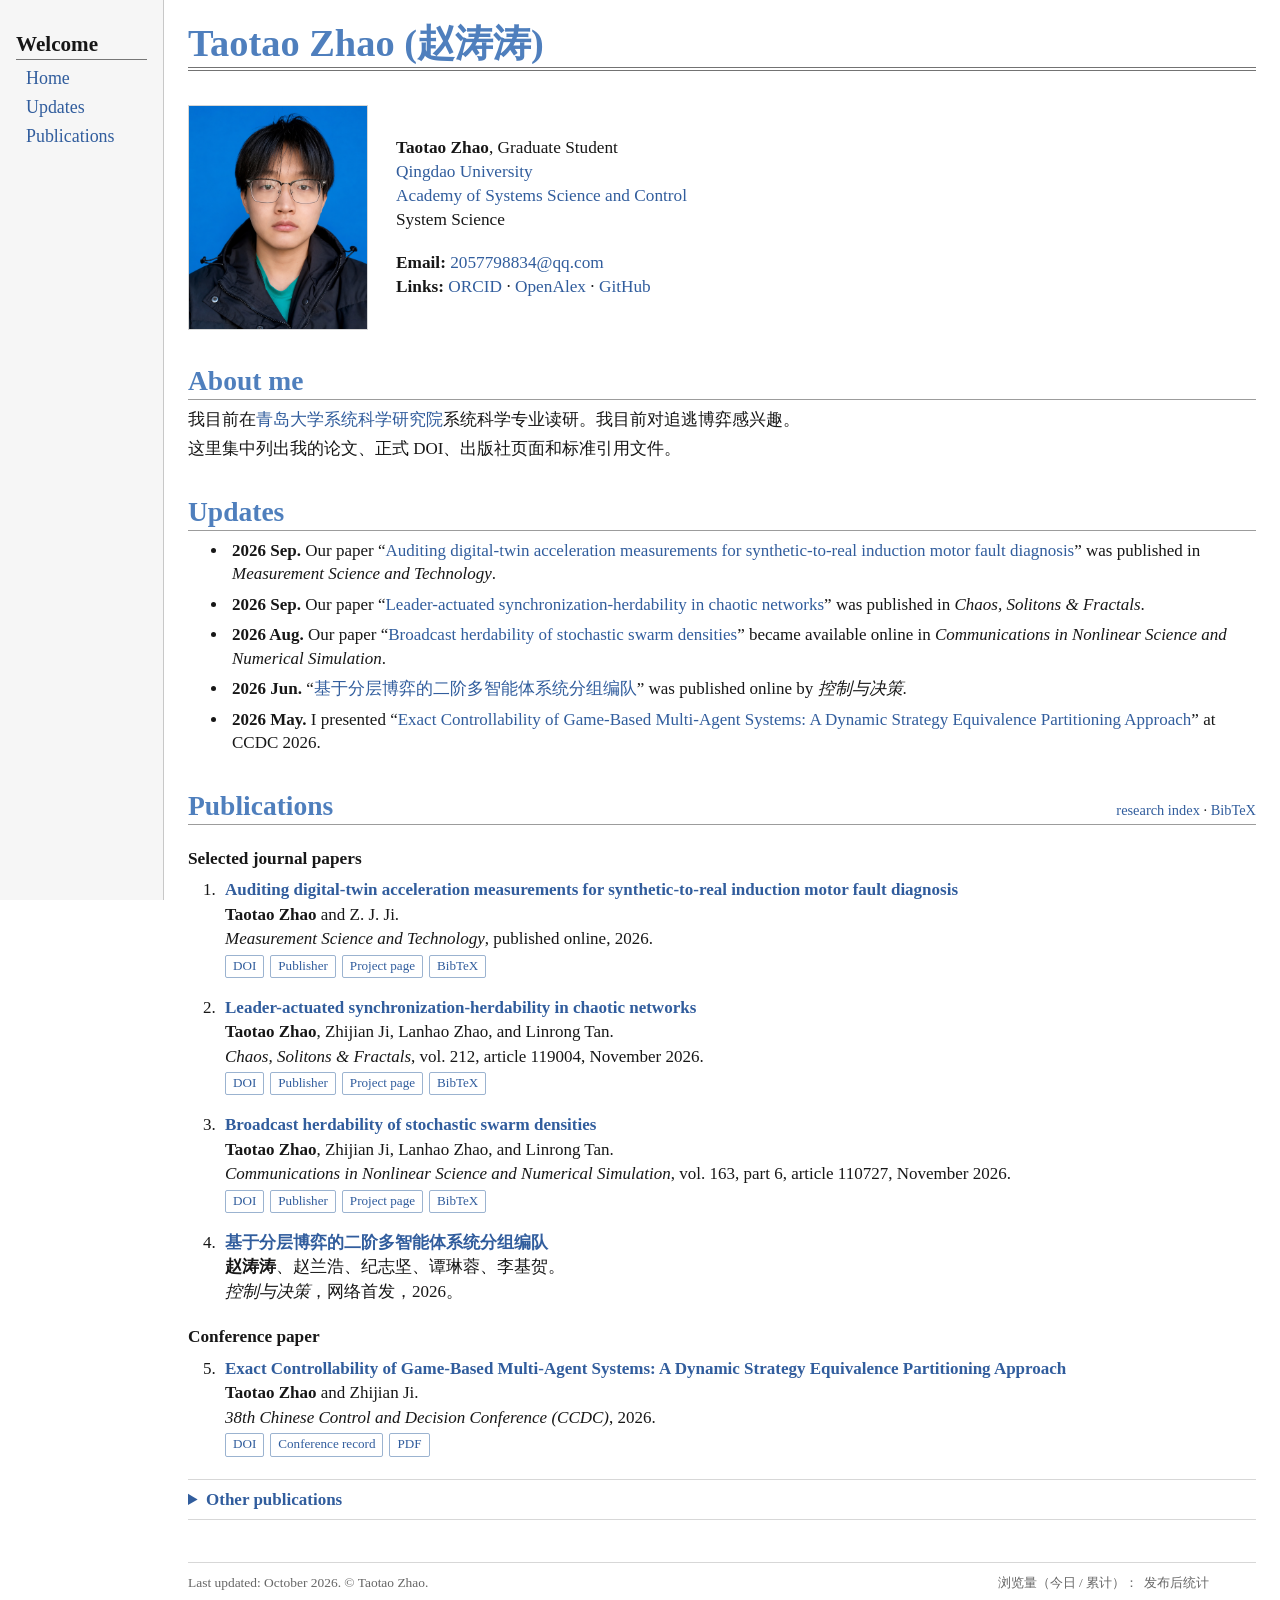
==== commit eb5c8deb: "Replace unavailable counter and remove unrelated coursework" ====
--- a/index.html
+++ b/index.html
@@ -24,7 +24,7 @@
     <link rel="alternate" type="application/atom+xml" href="research/feed.xml" title="Taotao Zhao research updates" />
     <link rel="alternate" type="application/json" href="research/publications.json" title="Publication metadata" />
     <link rel="alternate" type="application/x-bibtex" href="publications.bib" title="BibTeX bibliography" />
-    <link rel="stylesheet" href="academic.css?v=20261006-3" />
+    <link rel="stylesheet" href="academic.css?v=20261006-4" />
     <title>赵涛涛（Taotao Zhao）| 学术主页</title>
     <script type="application/ld+json">
       {
@@ -222,12 +222,17 @@
 
       <footer data-nosnippet>
         <p>Last updated: October 2026. © Taotao Zhao.</p>
-        <p class="pageviews" title="主页接入统计后的累计浏览次数，不是独立访客人数。统计服务：不蒜子。">
-          浏览量：<span id="busuanzi_value_site_pv" aria-live="polite" aria-atomic="true">统计中</span>
+        <p class="pageviews" title="2026 年 10 月 6 日接入 Hits Counter 后的今日 / 累计浏览次数，包含测试访问；不是独立访客人数。">
+          <span>浏览量（今日 / 累计）：</span>
+          <span class="pageview-value">
+            <span id="pageview-status" role="status" aria-live="polite" aria-atomic="true">统计中</span>
+            <img id="pageview-badge" alt="实时浏览量：今日 / 累计" height="20" referrerpolicy="no-referrer" hidden>
+          </span>
+          <button id="pageview-retry" class="pageview-retry" type="button" hidden>重试</button>
         </p>
         <noscript><p>浏览量不可用（JavaScript 已关闭）</p></noscript>
       </footer>
     </main>
-    <script src="pageviews.js?v=20261006-1" defer></script>
+    <script src="pageviews.js?v=20261006-2" defer></script>
   </body>
 </html>
--- a/academic.css
+++ b/academic.css
@@ -279,13 +279,32 @@
 
 .pageviews {
   display: flex;
-  align-items: baseline;
-  gap: 4px;
-}
-
-.pageviews span {
-  min-width: 7ch;
-  font-variant-numeric: tabular-nums;
+  flex-wrap: wrap;
+  align-items: center;
+  gap: 6px;
+}
+
+.pageview-value {
+  display: inline-flex;
+  align-items: center;
+  min-width: 112px;
+  min-height: 20px;
+}
+
+#pageview-badge {
+  max-width: 100%;
+  height: 20px;
+}
+
+.pageview-retry {
+  padding: 0;
+  border: 0;
+  background: transparent;
+  color: var(--blue);
+  font: inherit;
+  cursor: pointer;
+  text-decoration: underline;
+  text-underline-offset: 0.14em;
 }
 
 html:not(.js-enabled) .pageviews {
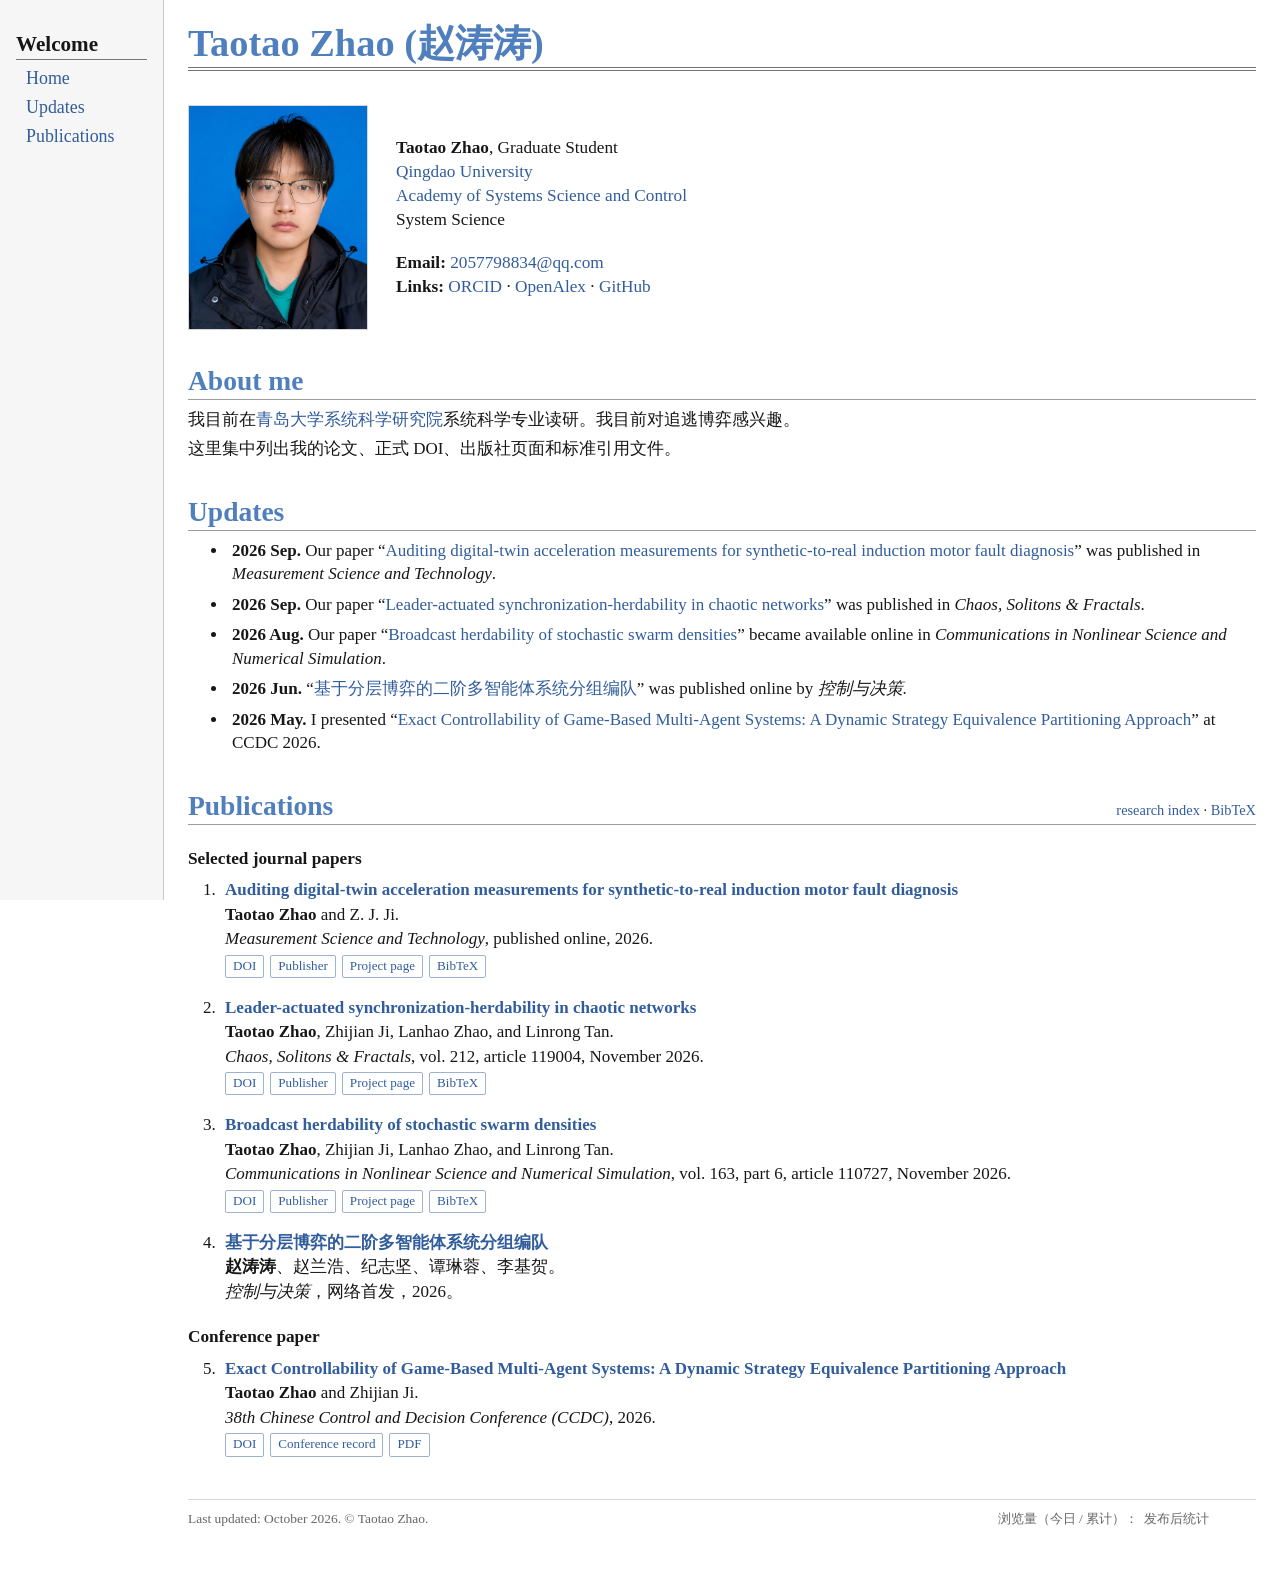
==== commit d2acfaf8: "Remove other publications from academic homepage" ====
--- a/index.html
+++ b/index.html
@@ -24,7 +24,7 @@
     <link rel="alternate" type="application/atom+xml" href="research/feed.xml" title="Taotao Zhao research updates" />
     <link rel="alternate" type="application/json" href="research/publications.json" title="Publication metadata" />
     <link rel="alternate" type="application/x-bibtex" href="publications.bib" title="BibTeX bibliography" />
-    <link rel="stylesheet" href="academic.css?v=20261006-4" />
+    <link rel="stylesheet" href="academic.css?v=20261006-5" />
     <title>赵涛涛（Taotao Zhao）| 学术主页</title>
     <script type="application/ld+json">
       {
@@ -210,14 +210,6 @@
           </li>
         </ol>
 
-        <details class="other-publications">
-          <summary>Other publications</summary>
-          <ol start="6">
-            <li><a href="https://kns.cnki.net/kcms/detail/detail.aspx?filename=DNZS202603010&amp;dbcode=CJFQ&amp;dbname=CJFD2026" target="_blank" rel="noopener noreferrer">最大似然估计（MLE）和最大后验估计（MAP）在 ChatGPT 中的应用研究</a>，《电脑知识与技术》，2026。</li>
-            <li><a href="https://kns.cnki.net/kcms/detail/detail.aspx?filename=JZSB202601018&amp;dbcode=CJFQ&amp;dbname=CJFD2026" target="_blank" rel="noopener noreferrer">基于最大后验概率估计在大语言模型中的应用研究</a>，《焦作师范高等专科学校学报》，2026。</li>
-            <li><a href="https://qikan.cqvip.com/Qikan/Article/Detail?id=7111775255" target="_blank" rel="noopener noreferrer">二面体群 D3 的同构——从一个误解说起</a>，《红河学院学报》，第二作者，2024。</li>
-          </ol>
-        </details>
       </section>
 
       <footer data-nosnippet>
--- a/academic.css
+++ b/academic.css
@@ -192,14 +192,12 @@
   font-size: 0.9rem;
 }
 
-.updates-list,
-.other-publications ol {
+.updates-list {
   margin: 8px 0 0 1.4rem;
   padding-left: 1.1rem;
 }
 
-.updates-list li,
-.other-publications li {
+.updates-list li {
   margin: 7px 0;
   padding-left: 4px;
 }
@@ -240,24 +238,6 @@
 .publication-links a:focus-visible {
   background: #eef4fb;
   text-decoration: none;
-}
-
-.other-publications {
-  margin-top: 22px;
-  border-top: 1px solid var(--soft-line);
-  border-bottom: 1px solid var(--soft-line);
-}
-
-.other-publications summary {
-  width: fit-content;
-  padding: 8px 0;
-  color: var(--blue);
-  cursor: pointer;
-  font-weight: 700;
-}
-
-.other-publications[open] {
-  padding-bottom: 8px;
 }
 
 footer {
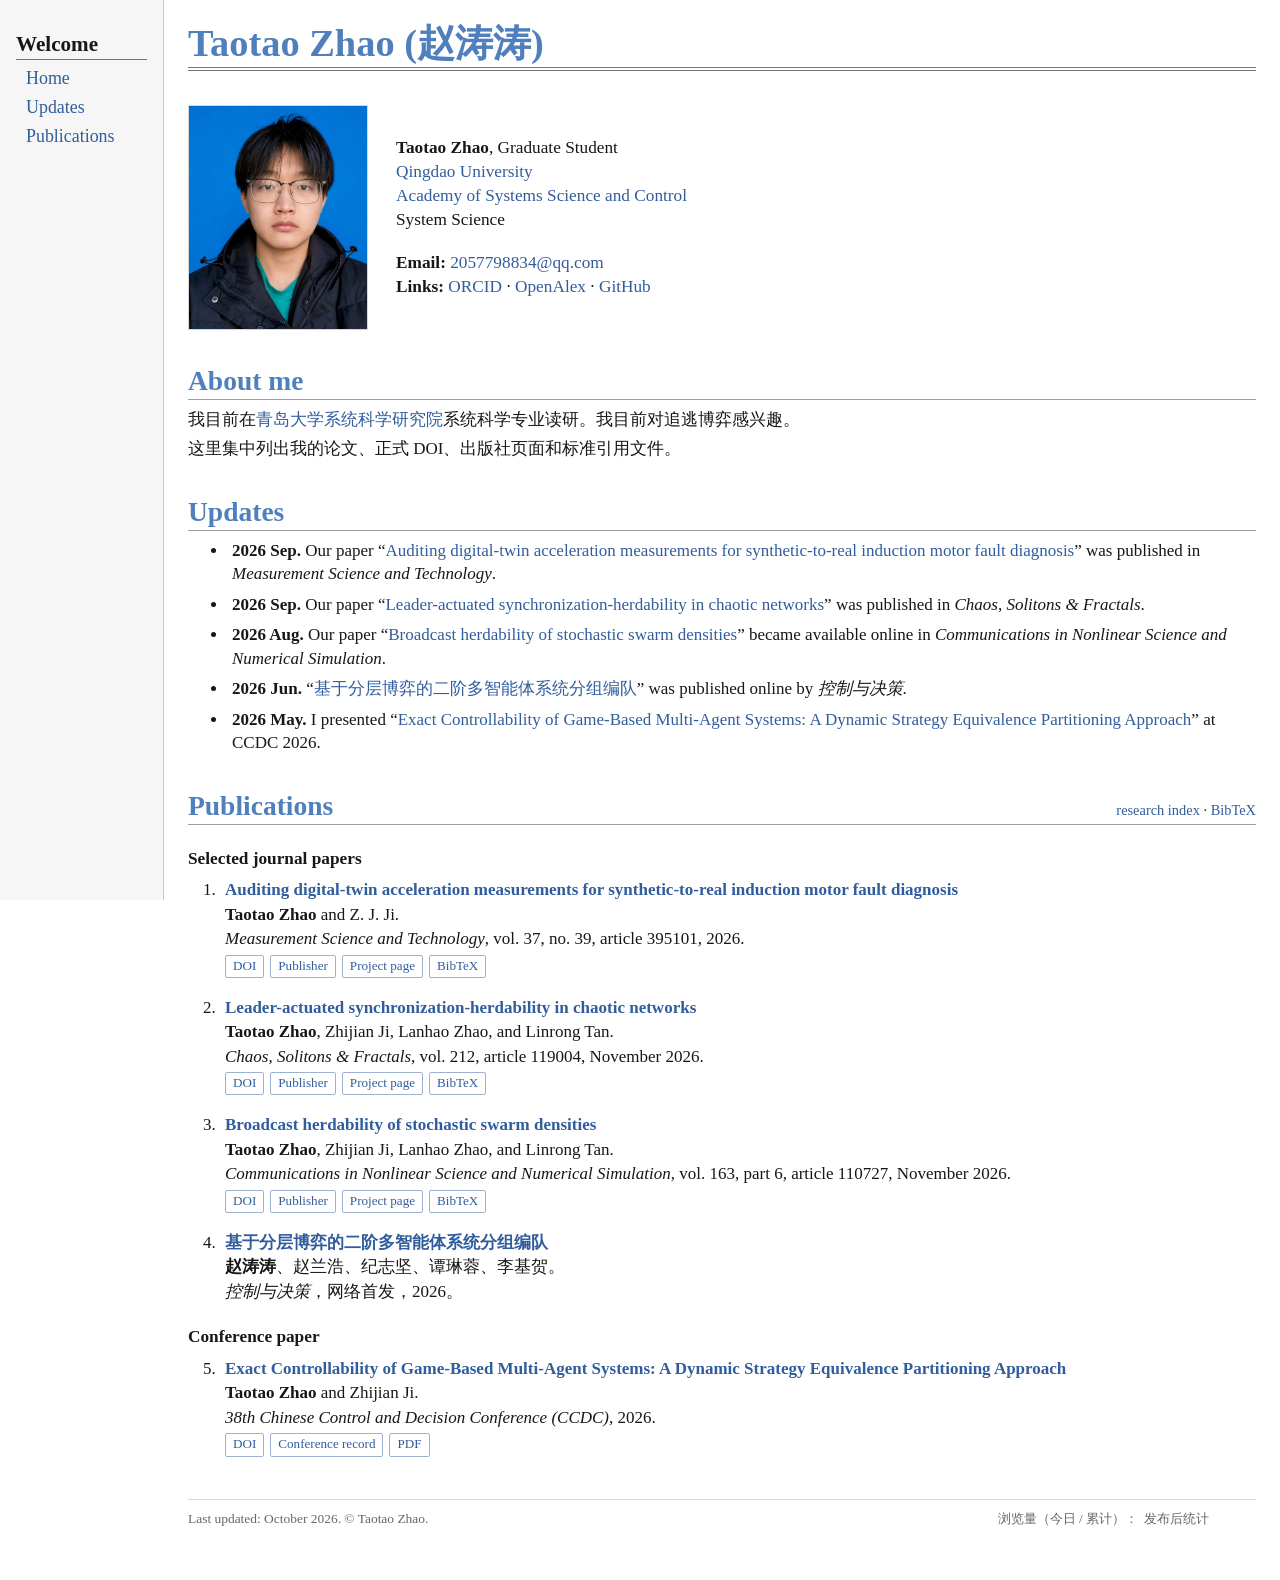
==== commit e6b59bf9: "Complete MST volume issue and article citation metadata" ====
--- a/index.html
+++ b/index.html
@@ -44,7 +44,7 @@
             "name": "赵涛涛（Taotao Zhao）| 学术主页",
             "description": "青岛大学系统科学研究院系统科学专业研究生，目前对追逃博弈感兴趣。论文、DOI 与标准引用文件。",
             "inLanguage": "zh-CN",
-            "dateModified": "2026-10-06",
+            "dateModified": "2026-10-09",
             "isPartOf": { "@id": "https://zhaotaotao0215-lab.github.io/#website" },
             "mainEntity": { "@id": "https://zhaotaotao0215-lab.github.io/#person" }
           }
@@ -178,7 +178,7 @@
           <li>
             <p class="publication-title"><a href="https://doi.org/10.1088/1361-6501/aea0f5" target="_blank" rel="noopener noreferrer">Auditing digital-twin acceleration measurements for synthetic-to-real induction motor fault diagnosis</a></p>
             <p><strong>Taotao Zhao</strong> and Z. J. Ji.</p>
-            <p><em>Measurement Science and Technology</em>, published online, 2026.</p>
+            <p><em>Measurement Science and Technology</em>, vol. 37, no. 39, article 395101, 2026.</p>
             <p class="publication-links"><a href="https://doi.org/10.1088/1361-6501/aea0f5">DOI</a><a href="https://iopscience.iop.org/article/10.1088/1361-6501/aea0f5">Publisher</a><a href="research/digital-twin-induction-motor-fault-diagnosis/">Project page</a><a href="research/digital-twin-induction-motor-fault-diagnosis/citation.bib">BibTeX</a></p>
           </li>
           <li>
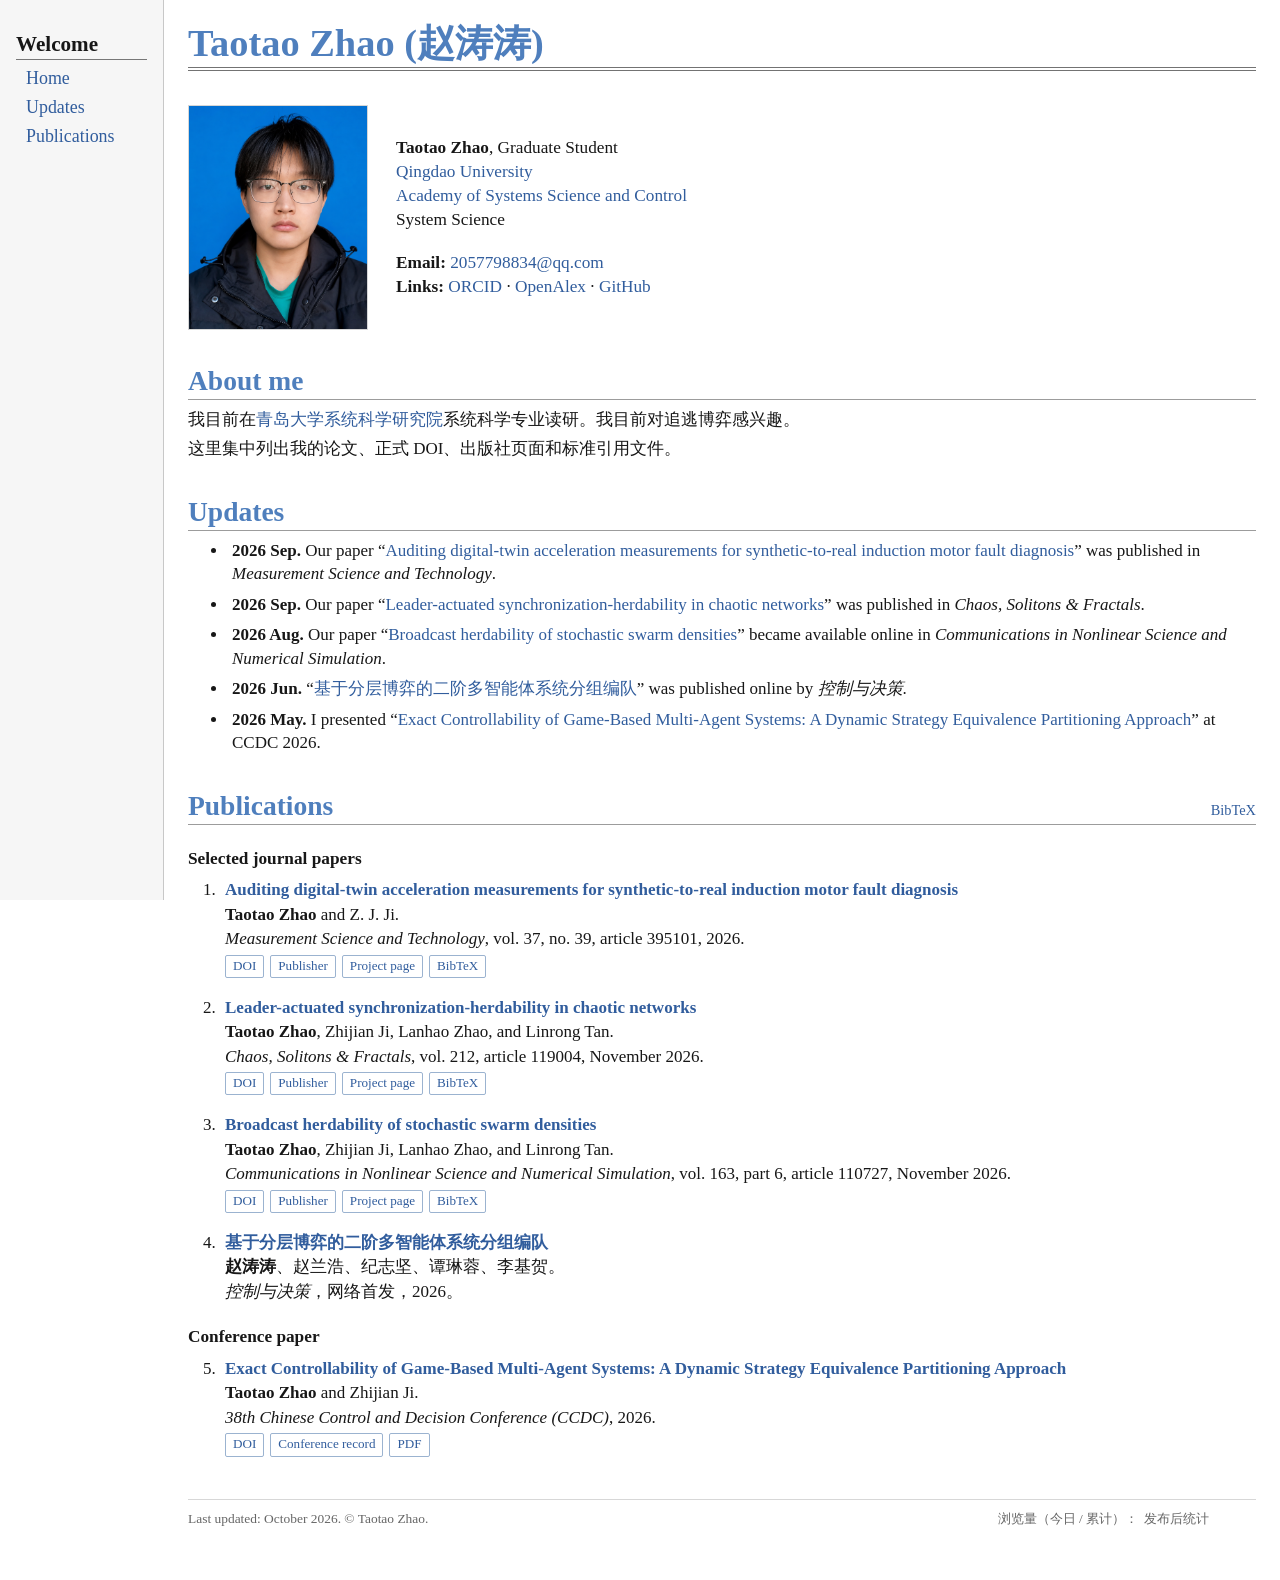
==== commit 66bae54f: "Remove standalone research index and route readers to homepage" ====
--- a/index.html
+++ b/index.html
@@ -170,7 +170,7 @@
       <section id="publications" class="content-section" aria-labelledby="publications-title">
         <div class="section-heading-row">
           <h2 id="publications-title">Publications</h2>
-          <span><a href="research/">research index</a> · <a href="publications.bib">BibTeX</a></span>
+          <span><a href="publications.bib">BibTeX</a></span>
         </div>
 
         <h3>Selected journal papers</h3>
